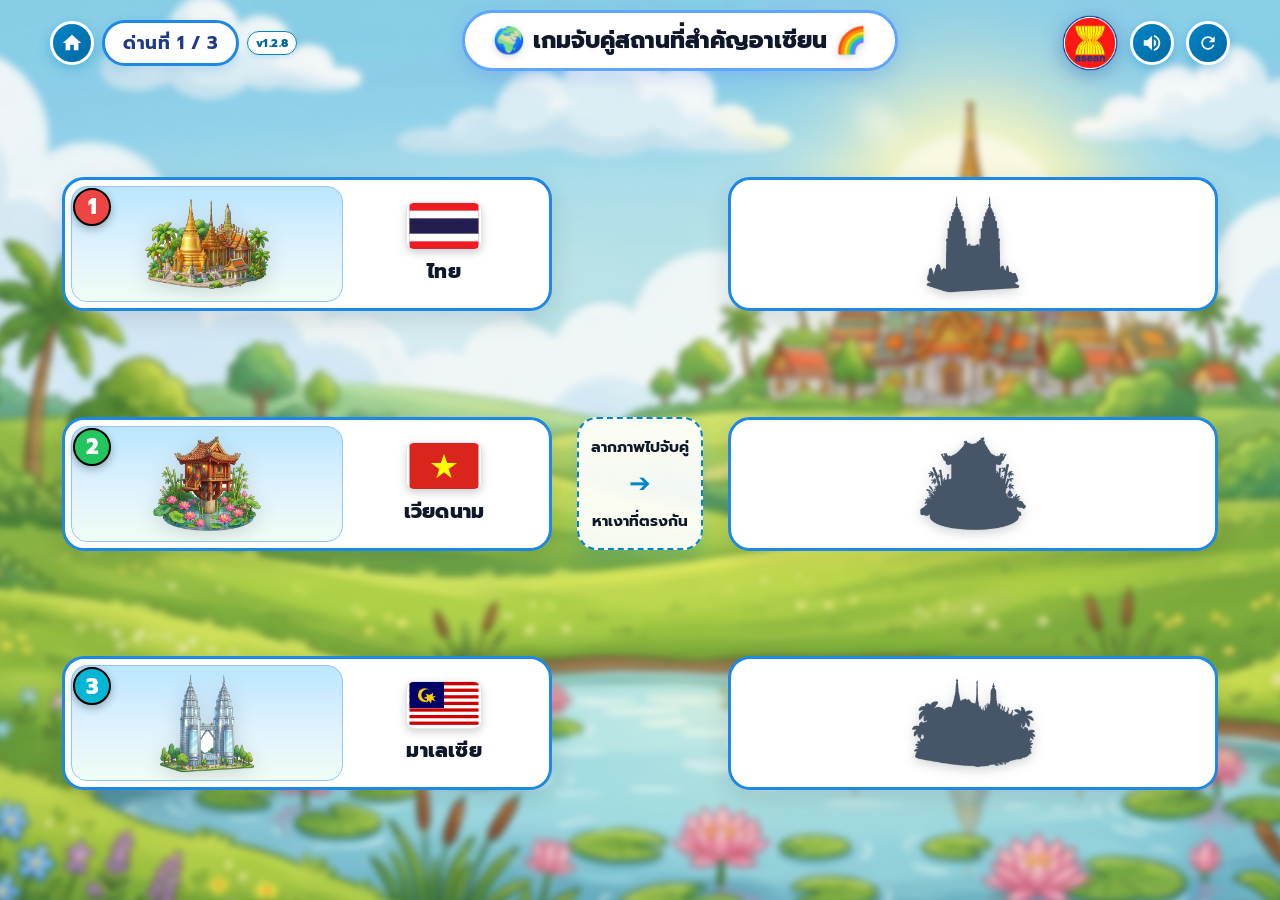
==== asean-landmarks.html @ 7121b5bf "feat(game): add Event Sequencing game (5 stories, 25 cards) with custom frame & background v1.2.8" ====
<!DOCTYPE html>
<html lang="th">
<head>
  <meta charset="UTF-8">
  <meta name="viewport" content="width=device-width, initial-scale=1.0, maximum-scale=1.0, user-scalable=no">
  <meta http-equiv="Cache-Control" content="no-cache, no-store, must-revalidate">
  <meta http-equiv="Pragma" content="no-cache">
  <meta http-equiv="Expires" content="0">
  <title>เกมจับคู่สถานที่สำคัญอาเซียน สำหรับเด็กอนุบาล</title>
  <link rel="stylesheet" href="css/style.css?v=1.2.8">
  <link rel="preconnect" href="https://fonts.googleapis.com">
  <link rel="preconnect" href="https://fonts.gstatic.com" crossorigin>
  <link href="https://fonts.googleapis.com/css2?family=Prompt:wght@400;600;700;800&family=Mitr:wght@500;700&display=swap" rel="stylesheet">
</head>
<body>
  <div class="game-viewport">
    <!-- Blurred Background Landscape Layer -->
    <div class="game-bg-layer" aria-hidden="true"></div>
    
    <!-- Top Header -->
    <header class="game-header">
      <!-- Home & Level Counter Badge -->
      <div style="display: flex; align-items: center; gap: 8px;">
        <a href="index.html" class="action-btn" title="กลับหน้าเมนูหลัก" style="text-decoration: none;">
          <svg width="22" height="22" viewBox="0 0 24 24" fill="currentColor">
            <path d="M10 20v-6h4v6h5v-8h3L12 3 2 12h3v8z"/>
          </svg>
        </a>
        <div class="level-badge" id="levelBadge">
          <span id="levelBadgeText">ด่านที่ 1 / 3</span>
        </div>
        <span class="version-tag-pill">v1.2.8</span>
      </div>

      <!-- Title Pill -->
      <div class="game-title-container">
        <h1 class="game-title">
          <span class="emoji-icon">🌍</span>
          <span>เกมจับคู่สถานที่สำคัญอาเซียน</span>
          <span class="emoji-icon">🌈</span>
        </h1>
      </div>

      <!-- Right Action Badges -->
      <div class="header-actions">
        <!-- Official ASEAN Emblem Badge (Actual Uploaded Logo) -->
        <div class="asean-emblem" id="aseanEmblemBtn" title="สัญลักษณ์อาเซียน (ASEAN)">
          <img src="assets/icons/asean_logo.png" alt="สัญลักษณ์อาเซียน" class="asean-logo-img">
        </div>

        <!-- Music & Sound Toggle Button -->
        <button class="action-btn" id="audioToggleBtn" title="เปิด/ปิด เสียงดนตรี">
          <svg id="audioIcon" width="22" height="22" viewBox="0 0 24 24" fill="currentColor">
            <path d="M3 9v6h4l5 5V4L7 9H3zm13.5 3c0-1.77-1.02-3.29-2.5-4.03v8.05c1.48-.73 2.5-2.25 2.5-4.02zM14 3.23v2.06c2.89.86 5 3.54 5 6.71s-2.11 5.85-5 6.71v2.06c4.01-.91 7-4.49 7-8.77s-2.99-7.86-7-8.77z"/>
          </svg>
        </button>

        <!-- Shuffle / Reload Round Button -->
        <button class="action-btn" id="reloadRoundBtn" title="สุ่มภาพใหม่">
          <svg width="20" height="20" viewBox="0 0 24 24" fill="currentColor">
            <path d="M17.65 6.35C16.2 4.9 14.21 4 12 4c-4.42 0-7.99 3.58-7.99 8s3.57 8 7.99 8c3.73 0 6.84-2.55 7.73-6h-2.08c-.82 2.33-3.04 4-5.65 4-3.31 0-6-2.69-6-6s2.69-6 6-6c1.66 0 3.14.69 4.22 1.78L13 11h7V4l-2.35 2.35z"/>
          </svg>
        </button>
      </div>
    </header>

    <!-- Main Game Board (Matching Screen) -->
    <main class="game-board">
      
      <!-- Left Column: 3 Colored Landmark Cards -->
      <section class="cards-column left-column" id="leftCardsContainer" aria-label="ภาพสถานที่สำคัญสี">
        <!-- Rendered dynamically by JavaScript -->
      </section>

      <!-- Center Guide Divider -->
      <div class="center-guide-column">
        <div class="guide-pill">
          <span class="guide-text-top">ลากภาพไปจับคู่</span>
          <span class="guide-arrow">➔</span>
          <span class="guide-text-bottom">หาเงาที่ตรงกัน</span>
        </div>
      </div>

      <!-- Right Column: 3 Silhouette Shadow Cards -->
      <section class="cards-column right-column" id="rightCardsContainer" aria-label="ภาพเงาสถานที่สำคัญ">
        <!-- Rendered dynamically by JavaScript -->
      </section>

    </main>

  </div>

  <!-- Confetti Canvas for Victory Celebrations -->
  <canvas id="confetti-canvas"></canvas>

  <!-- Celebration Modal (เก่งมากและเปลี่ยนด่านต่อไป) -->
  <div class="celebration-overlay" id="celebrationOverlay">
    <div class="celebration-card">
      <div class="stars-row">
        <span class="star-pop">⭐</span>
        <span class="star-pop">⭐</span>
        <span class="star-pop">⭐</span>
      </div>

      <h2 class="celebration-title" id="celebrationTitle">เก่งมากเลยคนเก่ง! 🎉</h2>
      <p class="celebration-subtitle" id="celebrationSubtitle">จับคู่สถานที่สำคัญอาเซียนถูกต้องครบทั้ง 3 ภาพแล้ว</p>

      <div class="matched-summary-list" id="matchedSummaryList">
        <!-- Badges of the 3 matched countries in this round -->
      </div>

      <button class="btn-next-level" id="btnNextLevel">
        <span>เล่นด่านต่อไป</span>
        <span>➔</span>
      </button>

      <span class="auto-countdown-text" id="autoCountdownText">เปลี่ยนด่านถัดไปอัตโนมัติใน 4 วินาที...</span>
    </div>
  </div>

  <!-- ASEAN Countries Info Modal (Opened by clicking ASEAN Logo) -->
  <div class="asean-modal-overlay" id="aseanModalOverlay" aria-hidden="true" role="dialog" aria-modal="true">
    <div class="asean-modal-card">
      <button class="modal-close-btn" id="modalCloseBtn" aria-label="ปิดหน้าต่าง">✕</button>
      
      <div class="asean-modal-header">
        <div class="modal-logo-wrap">
          <img src="assets/icons/asean_logo.png" alt="ตราสัญลักษณ์อาเซียน" class="modal-logo-img">
        </div>
        <div class="modal-header-text">
          <h2 class="modal-title">ประเทศสมาชิกอาเซียน (11 ประเทศ)</h2>
          <p class="modal-subtitle">รายชื่อ ธงชาติ และสถานที่สำคัญของสมาชิกสมาคมประชาชาติแห่งเอเชียตะวันออกเฉียงใต้</p>
        </div>
      </div>

      <!-- 11 Countries Grid -->
      <div class="asean-countries-grid" id="aseanCountriesGrid">
        <!-- Injected via JavaScript from ASEAN_LANDMARKS -->
      </div>

      <div class="asean-modal-footer">
        <button class="btn-close-modal" id="modalFooterCloseBtn">ปิดหน้าต่าง</button>
      </div>
    </div>
  </div>

  <!-- Scripts -->
  <script src="js/landmarks-data.js?v=1.2.8"></script>
  <script src="js/audio.js?v=1.2.8"></script>
  <script src="js/game.js?v=1.2.8"></script>
</body>
</html>
---- css/style.css ----
/* 
 * CSS Styling for ASEAN Landmark Matching Game
 * Tailored for Kindergarten with vibrant colors, rounded friendly shapes, 
 * clear visual hierarchy, and tactile feedback.
 */

@import url('https://fonts.googleapis.com/css2?family=Prompt:wght@400;600;700;800&family=Mitr:wght@500;700&display=swap');

:root {
  --primary-blue: #1e88e5;
  --primary-blue-dark: #1565c0;
  --primary-blue-light: #e3f2fd;
  --accent-gold: #f59e0b;
  --accent-green: #22c55e;
  --card-border: #1e88e5;
  --card-border-width: 3.5px;
  --card-radius: 22px;
  --shadow-soft: 0 8px 24px rgba(15, 23, 42, 0.12);
  --shadow-hover: 0 12px 30px rgba(30, 136, 229, 0.25);
  --font-main: 'Prompt', 'Mitr', 'Sukhumvit Set', 'Thonburi', sans-serif;
}

* {
  box-sizing: border-box;
  margin: 0;
  padding: 0;
  user-select: none;
  -webkit-user-select: none;
  -webkit-touch-callout: none;
  -webkit-user-drag: none;
  -webkit-tap-highlight-color: transparent;
}

html, body {
  width: 100%;
  height: 100%;
  height: 100vh;
  height: 100dvh;
  position: fixed;
  inset: 0;
  overflow: hidden;
  overscroll-behavior: none;
  touch-action: none;
  -webkit-touch-callout: none;
  font-family: var(--font-main);
  background-color: #7dd3fc;
  background-image: url('../assets/images/bg.jpg?v=2');
  background-size: cover;
  background-position: center bottom;
  background-repeat: no-repeat;
}

/* App Main Container with Blurred Background for Prominent Foreground - 100% Fixed Screen */
.game-viewport {
  position: fixed;
  inset: 0;
  width: 100vw;
  height: 100%;
  height: 100vh;
  height: 100dvh;
  max-height: 100dvh;
  display: flex;
  flex-direction: column;
  justify-content: space-between;
  align-items: center;
  padding: clamp(6px, 1.5vh, 12px) clamp(10px, 2vw, 24px);
  overflow: hidden;
  overscroll-behavior: none;
  background-color: transparent;
  box-sizing: border-box;
  touch-action: none;
}

/* Blurred background layer so game question cards pop out prominently */
.game-bg-layer,
.game-viewport::before {
  content: '';
  position: absolute;
  inset: -16px;
  background-image: url('../assets/images/bg.jpg?v=2');
  background-size: cover;
  background-position: center bottom;
  background-repeat: no-repeat;
  filter: blur(3.5px) brightness(0.98);
  transform: scale(1.03);
  z-index: 0;
  pointer-events: none;
}

/* Top Decorative Header */
.game-header {
  width: 100%;
  max-width: 1180px;
  display: flex;
  align-items: center;
  justify-content: space-between;
  z-index: 10;
  margin-bottom: 6px;
}

/* Round / Level Indicator Pill */
.level-badge {
  background: #ffffff;
  border: 3px solid var(--primary-blue);
  border-radius: 30px;
  padding: 6px 18px;
  font-size: 1.15rem;
  font-weight: 700;
  color: #1e3a8a;
  box-shadow: 0 4px 12px rgba(30, 136, 229, 0.2);
  display: flex;
  align-items: center;
  gap: 6px;
  letter-spacing: 0.5px;
}

/* Title Pill Container */
.game-title-container {
  background: #ffffff;
  border: 3.5px solid #60a5fa;
  border-radius: 40px;
  padding: 8px 28px;
  box-shadow: 0 6px 20px rgba(37, 99, 235, 0.18), inset 0 2px 4px #ffffff;
  display: flex;
  align-items: center;
  gap: 10px;
  transform: translateY(-2px);
}

.game-title {
  font-size: 1.45rem;
  font-weight: 800;
  color: #0f172a;
  display: flex;
  align-items: center;
  gap: 8px;
  text-shadow: 0 1px 2px rgba(0, 0, 0, 0.05);
}

.game-title .emoji-icon {
  font-size: 1.6rem;
  filter: drop-shadow(0 2px 4px rgba(0, 0, 0, 0.15));
}

/* Header Right Buttons */
.header-actions {
  display: flex;
  align-items: center;
  gap: 12px;
}

/* ASEAN Circular Emblem (Authentic Logo) */
.asean-emblem {
  width: 56px;
  height: 56px;
  border-radius: 50%;
  display: flex;
  align-items: center;
  justify-content: center;
  transition: transform 0.25s cubic-bezier(0.34, 1.56, 0.64, 1);
  cursor: pointer;
  background: transparent;
  filter: drop-shadow(0 4px 10px rgba(0, 51, 153, 0.35));
}

.asean-emblem:hover {
  transform: scale(1.12) rotate(4deg);
}

.asean-logo-img {
  width: 100%;
  height: 100%;
  object-fit: contain;
  display: block;
}

.asean-emblem svg {
  width: 100%;
  height: 100%;
}

/* Audio, Home, Refresh & Common Action Buttons (Unified Project-wide) */
.action-btn {
  width: 44px;
  height: 44px;
  min-width: 44px;
  min-height: 44px;
  border-radius: 50%;
  border: 3px solid #ffffff;
  background: linear-gradient(135deg, #0284c7, #0369a1);
  color: #ffffff;
  display: inline-flex;
  align-items: center;
  justify-content: center;
  box-shadow: 0 4px 12px rgba(2, 132, 199, 0.35);
  cursor: pointer;
  outline: none;
  transition: all 0.2s cubic-bezier(0.34, 1.56, 0.64, 1);
  text-decoration: none;
  flex-shrink: 0;
  box-sizing: border-box;
  touch-action: manipulation;
  -webkit-tap-highlight-color: transparent;
}

.action-btn:hover {
  transform: scale(1.12);
  box-shadow: 0 6px 16px rgba(2, 132, 199, 0.45);
}

.action-btn:active {
  transform: scale(0.92);
}

.action-btn.active {
  background: linear-gradient(135deg, #0284c7, #0369a1);
  color: #ffffff;
  border-color: #ffffff;
}

.action-btn svg {
  display: block;
  fill: currentColor;
  pointer-events: none;
}

/* Version Indicator Pill (Project-wide +1 Tracking) */
.version-tag-pill {
  display: inline-flex;
  align-items: center;
  justify-content: center;
  padding: 2px 8px;
  background: rgba(255, 255, 255, 0.95);
  border: 1.5px solid #0284c7;
  border-radius: 999px;
  font-size: 0.72rem;
  font-weight: 800;
  color: #0369a1;
  box-shadow: 0 2px 6px rgba(2, 132, 199, 0.18);
  white-space: nowrap;
  letter-spacing: 0.4px;
  pointer-events: none;
  user-select: none;
  flex-shrink: 0;
}

/* Main Playing Board: 3-column layout matching the mockup */
.game-board {
  flex: 1;
  width: 100%;
  max-width: 1240px;
  display: grid;
  grid-template-columns: minmax(360px, 490px) 140px minmax(360px, 490px);
  gap: 18px;
  align-items: center;
  justify-content: center;
  padding: 8px 0;
  z-index: 5;
  touch-action: none;
}

/* Columns for 3 cards */
.cards-column {
  display: flex;
  flex-direction: column;
  gap: 16px;
  height: 100%;
  justify-content: space-evenly;
}

/* Center Guide Container */
.center-guide-column {
  display: flex;
  flex-direction: column;
  align-items: center;
  justify-content: center;
}

.guide-pill {
  background: rgba(255, 255, 255, 0.92);
  border: 2.5px dashed #0284c7;
  border-radius: 20px;
  padding: 18px 12px;
  text-align: center;
  box-shadow: 0 8px 20px rgba(2, 132, 199, 0.15);
  backdrop-filter: blur(4px);
  display: flex;
  flex-direction: column;
  align-items: center;
  gap: 8px;
  animation: floatGuide 3.5s ease-in-out infinite alternate;
}

@keyframes floatGuide {
  0% { transform: translateY(0); }
  100% { transform: translateY(-5px); }
}

.guide-text-top, .guide-text-bottom {
  font-size: 0.95rem;
  font-weight: 700;
  color: #0f172a;
  line-height: 1.25;
}

.guide-arrow {
  font-size: 1.6rem;
  color: #0284c7;
  animation: arrowPulse 1.4s ease-in-out infinite;
  display: inline-block;
}

@keyframes arrowPulse {
  0%, 100% { transform: translateX(0); opacity: 0.85; }
  50% { transform: translateX(6px); opacity: 1; }
}

/* Generic Card Styles */
.game-card {
  position: relative;
  height: clamp(74px, 16.5vh, 134px);
  background: #ffffff;
  border: var(--card-border-width) solid var(--card-border);
  border-radius: var(--card-radius);
  box-shadow: var(--shadow-soft);
  display: flex;
  align-items: center;
  overflow: hidden;
  transition: transform 0.22s cubic-bezier(0.34, 1.56, 0.64, 1), box-shadow 0.22s ease, border-color 0.22s ease;
  touch-action: none;
  -webkit-touch-callout: none;
  -webkit-user-drag: none;
  user-select: none;
  -webkit-user-select: none;
}

/* Left Cards (Draggable Clue Cards) */
.clue-card {
  cursor: grab;
  cursor: -webkit-grab;
  padding: 6px 12px 6px 6px;
  gap: 12px;
  touch-action: none;
  -webkit-touch-callout: none;
  -webkit-user-drag: none;
}

.clue-card:hover {
  transform: translateY(-3px) scale(1.015);
  box-shadow: var(--shadow-hover);
}

.clue-card:active {
  cursor: grabbing;
  cursor: -webkit-grabbing;
}

/* Number Badges (1 = Red, 2 = Lime Green, 3 = Sky Blue) */
.card-number-badge {
  position: absolute;
  top: 8px;
  left: 8px;
  width: 38px;
  height: 38px;
  border-radius: 50%;
  border: 2.5px solid #000000;
  color: #ffffff;
  font-size: 1.35rem;
  font-weight: 800;
  display: flex;
  align-items: center;
  justify-content: center;
  z-index: 10;
  box-shadow: 0 3px 8px rgba(0, 0, 0, 0.3);
}

.badge-1 {
  background: #ef4444;
}

.badge-2 {
  background: #22c55e;
}

.badge-3 {
  background: #06b6d4;
}

/* Card Visual Sections */
.clue-visual {
  flex: 1.4;
  height: 100%;
  border-radius: 16px;
  overflow: hidden;
  background: linear-gradient(180deg, #bae6fd 0%, #e0f2fe 55%, #f0fdf4 100%);
  display: flex;
  align-items: center;
  justify-content: center;
  border: 1.5px solid #93c5fd;
  position: relative;
  padding: 4px;
}

.landmark-photo-wrapper {
  width: 100%;
  height: 100%;
  display: flex;
  align-items: center;
  justify-content: center;
}

.landmark-realistic-img {
  width: 100%;
  height: 100%;
  max-height: 128px;
  object-fit: contain;
  filter: drop-shadow(0 4px 10px rgba(15, 23, 42, 0.15));
  transition: transform 0.25s ease;
  pointer-events: none;
}

.clue-card:hover .landmark-realistic-img {
  transform: scale(1.04);
}

.clue-info {
  flex: 0.95;
  display: flex;
  flex-direction: column;
  align-items: center;
  justify-content: center;
  text-align: center;
  gap: 6px;
  padding-right: 4px;
}

.country-flag-box {
  width: 76px;
  height: 48px;
  border-radius: 8px;
  overflow: hidden;
  box-shadow: 0 3px 8px rgba(0, 0, 0, 0.18);
  border: 1.5px solid #e2e8f0;
  background: #ffffff;
}

.country-flag-box svg {
  width: 100%;
  height: 100%;
  display: block;
}

.country-name-th {
  font-size: 1.25rem;
  font-weight: 800;
  color: #0f172a;
  letter-spacing: 0.2px;
}

.landmark-name-th {
  font-size: 0.76rem;
  font-weight: 600;
  color: #475569;
  line-height: 1.1;
  max-width: 140px;
  display: none; /* Can reveal on match or responsive */
}

/* Matched Clue Card State */
.clue-card.is-matched {
  opacity: 0.65;
  cursor: default;
  pointer-events: none;
  border-color: #86efac;
  filter: grayscale(15%);
}

.clue-card.is-matched::after {
  content: '✓ เรียบร้อย';
  position: absolute;
  top: 10px;
  right: 12px;
  background: #22c55e;
  color: #ffffff;
  font-size: 0.85rem;
  font-weight: 700;
  padding: 3px 10px;
  border-radius: 20px;
  box-shadow: 0 2px 6px rgba(34, 197, 94, 0.4);
}

/* Selected state for tap-to-match */
.clue-card.is-selected {
  transform: translateY(-4px) scale(1.03);
  border-color: #f59e0b;
  box-shadow: 0 0 0 4px #fde68a, 0 12px 28px rgba(245, 158, 11, 0.35);
  animation: cardWiggle 0.6s ease-in-out infinite alternate;
}

@keyframes cardWiggle {
  0% { transform: translateY(-4px) scale(1.03) rotate(-0.8deg); }
  100% { transform: translateY(-4px) scale(1.03) rotate(0.8deg); }
}

/* Right Cards (Silhouette / Shadow Target Cards) */
.silhouette-card {
  padding: 8px 12px;
  justify-content: center;
  position: relative;
  background: #ffffff;
  touch-action: none;
  -webkit-touch-callout: none;
  -webkit-user-drag: none;
  cursor: pointer;
}

.silhouette-card .silhouette-inner {
  width: 100%;
  height: 100%;
  display: flex;
  align-items: center;
  justify-content: center;
  transition: all 0.35s ease;
  padding: 4px;
}

.silhouette-card .silhouette-inner svg,
.landmark-silhouette-img {
  width: 100%;
  height: 100%;
  max-height: 126px;
  object-fit: contain;
  filter: drop-shadow(0 3px 6px rgba(15, 23, 42, 0.2));
  transition: transform 0.25s ease;
  pointer-events: none;
}

.silhouette-card.drag-hover .landmark-silhouette-img {
  transform: scale(1.06);
}

/* Pure silhouette uniform dark charcoal styling */
.landmark-silhouette-svg .silhouette-shapes [fill="none"] {
  fill: none !important;
  stroke: #475569 !important;
}

.landmark-silhouette-svg .silhouette-shapes line {
  stroke: #475569 !important;
}

.landmark-silhouette-svg .silhouette-shapes *:not([fill="none"]):not(line) {
  fill: #475569 !important;
  stroke: #475569 !important;
}

/* Hover over silhouette card during drag */
.silhouette-card.drag-hover {
  transform: scale(1.04);
  border-color: #3b82f6;
  box-shadow: 0 0 0 5px #93c5fd, 0 14px 32px rgba(59, 130, 246, 0.35);
}

/* Matched Silhouette Card: Transforms to Full Vibrant Color! */
.silhouette-card.is-matched {
  border-color: #22c55e;
  border-width: 4px;
  box-shadow: 0 0 0 4px #bbf7d0, 0 8px 24px rgba(34, 197, 94, 0.25);
  padding: 6px 12px 6px 6px;
  gap: 12px;
}

.silhouette-card.is-matched .silhouette-inner {
  display: none;
}

.silhouette-card.is-matched .matched-content {
  display: flex;
  width: 100%;
  height: 100%;
  align-items: center;
  gap: 12px;
  animation: revealPop 0.5s cubic-bezier(0.34, 1.56, 0.64, 1) forwards;
}

@keyframes revealPop {
  0% { transform: scale(0.8); opacity: 0; }
  60% { transform: scale(1.06); }
  100% { transform: scale(1); opacity: 1; }
}

/* Sparkle Star Burst Effect */
.sparkle-particle {
  position: absolute;
  pointer-events: none;
  font-size: 1.8rem;
  z-index: 100;
  animation: flySparkle 0.75s ease-out forwards;
}

@keyframes flySparkle {
  0% {
    transform: translate(0, 0) scale(0.3) rotate(0deg);
    opacity: 1;
  }
  100% {
    transform: translate(var(--dx), var(--dy)) scale(1.4) rotate(180deg);
    opacity: 0;
  }
}

/* Floating Drag Ghost (Follows finger/mouse smoothly) */
.drag-ghost {
  position: fixed;
  pointer-events: none;
  z-index: 9999;
  width: 280px;
  height: 110px;
  background: #ffffff;
  border: 3.5px solid var(--primary-blue);
  border-radius: var(--card-radius);
  box-shadow: 0 16px 40px rgba(0, 0, 0, 0.28);
  display: flex;
  align-items: center;
  padding: 6px 12px;
  gap: 10px;
  transform: translate(-50%, -50%) rotate(4deg) scale(1.06);
  opacity: 0.95;
  transition: transform 0.08s ease-out;
}

/* Celebration Modal (เก่งมาก! และเปลี่ยนเป็นเกมส์หน้าถัดไป) */
.celebration-overlay {
  position: fixed;
  inset: 0;
  background: rgba(15, 23, 42, 0.6);
  backdrop-filter: blur(6px);
  display: flex;
  align-items: center;
  justify-content: center;
  z-index: 5000;
  opacity: 0;
  visibility: hidden;
  transition: opacity 0.35s ease, visibility 0.35s ease;
}

.celebration-overlay.active {
  opacity: 1;
  visibility: visible;
}

.celebration-card {
  width: 90%;
  max-width: 520px;
  background: #ffffff;
  border-radius: 36px;
  border: 5px solid #60a5fa;
  box-shadow: 0 25px 60px rgba(0, 0, 0, 0.3);
  padding: 32px 28px;
  text-align: center;
  display: flex;
  flex-direction: column;
  align-items: center;
  gap: 16px;
  transform: scale(0.7) translateY(40px);
  transition: transform 0.45s cubic-bezier(0.34, 1.56, 0.64, 1);
  position: relative;
  overflow: hidden;
}

.celebration-overlay.active .celebration-card {
  transform: scale(1) translateY(0);
}

/* Confetti Canvas */
#confetti-canvas {
  position: fixed;
  top: 0;
  left: 0;
  width: 100%;
  height: 100%;
  pointer-events: none;
  z-index: 5010;
}

.stars-row {
  display: flex;
  justify-content: center;
  gap: 16px;
  margin-top: -6px;
}

.star-pop {
  font-size: 3.2rem;
  color: #fbbf24;
  filter: drop-shadow(0 4px 10px rgba(251, 191, 36, 0.6));
  animation: starBounce 0.6s cubic-bezier(0.34, 1.56, 0.64, 1) both;
}

.star-pop:nth-child(1) { animation-delay: 0.15s; }
.star-pop:nth-child(2) { animation-delay: 0.3s; font-size: 3.8rem; transform: translateY(-8px); }
.star-pop:nth-child(3) { animation-delay: 0.45s; }

@keyframes starBounce {
  0% { transform: scale(0) rotate(-45deg); opacity: 0; }
  70% { transform: scale(1.25) rotate(15deg); }
  100% { transform: scale(1) rotate(0deg); opacity: 1; }
}

.celebration-title {
  font-size: 2.1rem;
  font-weight: 800;
  color: #0f172a;
  letter-spacing: -0.5px;
}

.celebration-subtitle {
  font-size: 1.15rem;
  font-weight: 600;
  color: #475569;
  line-height: 1.4;
}

/* Round Countries Mini Badges */
.matched-summary-list {
  display: flex;
  gap: 10px;
  justify-content: center;
  flex-wrap: wrap;
  margin: 4px 0 8px 0;
}

.matched-summary-chip {
  background: #f0fdf4;
  border: 2px solid #86efac;
  border-radius: 20px;
  padding: 6px 14px;
  display: flex;
  align-items: center;
  gap: 6px;
  font-size: 0.95rem;
  font-weight: 700;
  color: #166534;
}

/* Next Level Action Button */
.btn-next-level {
  background: linear-gradient(135deg, #22c55e, #16a34a);
  color: #ffffff;
  border: none;
  border-radius: 40px;
  padding: 14px 40px;
  font-size: 1.35rem;
  font-weight: 800;
  font-family: var(--font-main);
  box-shadow: 0 8px 24px rgba(34, 197, 94, 0.45);
  cursor: pointer;
  display: flex;
  align-items: center;
  gap: 10px;
  transition: all 0.22s cubic-bezier(0.34, 1.56, 0.64, 1);
  outline: none;
}

.btn-next-level:hover {
  transform: scale(1.07);
  box-shadow: 0 12px 30px rgba(34, 197, 94, 0.6);
}

.btn-next-level:active {
  transform: scale(0.95);
}

.auto-countdown-text {
  font-size: 0.88rem;
  color: #64748b;
  font-weight: 600;
}

/* Responsive adjustments for iPad, Tablets & Mobile */
@media (max-width: 1024px) {
  .game-board {
    grid-template-columns: minmax(300px, 420px) 110px minmax(300px, 420px);
    gap: 12px;
  }
  .game-card {
    height: 124px;
  }
  .country-name-th {
    font-size: 1.1rem;
  }
  .country-flag-box {
    width: 65px;
    height: 42px;
  }
}

@media (max-width: 820px) {
  .game-viewport {
    padding: 8px 12px;
  }
  .game-header {
    margin-bottom: 2px;
  }
  .game-title {
    font-size: 1.15rem;
  }
  .game-board {
    grid-template-columns: 1fr 80px 1fr;
    gap: 8px;
  }
  .game-card {
    height: 112px;
    border-radius: 16px;
  }
  .card-number-badge {
    width: 32px;
    height: 32px;
    font-size: 1.1rem;
  }
  .guide-pill {
    padding: 10px 6px;
  }
  .guide-text-top, .guide-text-bottom {
    font-size: 0.78rem;
  }
}

@media (max-height: 600px) {
  .game-viewport {
    padding: 4px 12px;
  }
  .game-card {
    height: 100px;
  }
  .game-board {
    gap: 6px;
  }
}

/* ============================================================
   ASEAN Countries Info Modal (30% Transparent Glassmorphism)
   ============================================================ */

.asean-modal-overlay {
  position: fixed;
  inset: 0;
  background: rgba(15, 23, 42, 0.30); /* 30% darkness transparent overlay */
  backdrop-filter: blur(6px);
  -webkit-backdrop-filter: blur(6px);
  display: flex;
  align-items: center;
  justify-content: center;
  z-index: 6000;
  opacity: 0;
  visibility: hidden;
  transition: opacity 0.3s ease, visibility 0.3s ease;
  padding: 16px;
}

.asean-modal-overlay.active {
  opacity: 1;
  visibility: visible;
}

/* Modal Card with 30% Transparency (70% Opacity) + Frosted Glass */
.asean-modal-card {
  width: 95%;
  max-width: 920px;
  max-height: 90vh;
  background: rgba(255, 255, 255, 0.70); /* 30% transparent glass */
  backdrop-filter: blur(20px) saturate(180%);
  -webkit-backdrop-filter: blur(20px) saturate(180%);
  border: 3.5px solid rgba(255, 255, 255, 0.85);
  border-radius: 32px;
  box-shadow: 0 25px 60px rgba(0, 51, 153, 0.22), 0 0 0 1px rgba(96, 165, 250, 0.25);
  padding: 24px 30px;
  display: flex;
  flex-direction: column;
  gap: 14px;
  position: relative;
  overflow: hidden;
  transform: scale(0.92) translateY(24px);
  transition: transform 0.35s cubic-bezier(0.34, 1.56, 0.64, 1);
}

.asean-modal-overlay.active .asean-modal-card {
  transform: scale(1) translateY(0);
}

/* Modal Close Button (Top-Right) */
.modal-close-btn {
  position: absolute;
  top: 18px;
  right: 20px;
  width: 38px;
  height: 38px;
  border-radius: 50%;
  border: 2px solid #cbd5e1;
  background: rgba(255, 255, 255, 0.85);
  color: #475569;
  font-size: 1.15rem;
  font-weight: 800;
  cursor: pointer;
  display: flex;
  align-items: center;
  justify-content: center;
  transition: all 0.2s ease;
  outline: none;
  z-index: 10;
}

.modal-close-btn:hover {
  background: #ef4444;
  color: #ffffff;
  border-color: #ef4444;
  transform: scale(1.1) rotate(90deg);
}

/* Modal Header */
.asean-modal-header {
  display: flex;
  align-items: center;
  gap: 16px;
  padding-right: 40px;
}

.modal-logo-wrap {
  width: 58px;
  height: 58px;
  flex-shrink: 0;
  filter: drop-shadow(0 4px 8px rgba(0, 51, 153, 0.25));
}

.modal-logo-img {
  width: 100%;
  height: 100%;
  object-fit: contain;
}

.modal-header-text {
  display: flex;
  flex-direction: column;
  gap: 2px;
}

.modal-title {
  font-size: 1.45rem;
  font-weight: 800;
  color: #0f172a;
  letter-spacing: -0.3px;
}

.modal-subtitle {
  font-size: 0.92rem;
  font-weight: 600;
  color: #334155;
}

/* 11 Countries Grid */
.asean-countries-grid {
  display: grid;
  grid-template-columns: repeat(auto-fill, minmax(240px, 1fr));
  gap: 12px;
  overflow-y: auto;
  max-height: 52vh;
  padding: 6px 4px 10px 4px;
}

/* Custom Scrollbar */
.asean-countries-grid::-webkit-scrollbar {
  width: 7px;
}

.asean-countries-grid::-webkit-scrollbar-track {
  background: rgba(226, 232, 240, 0.5);
  border-radius: 10px;
}

.asean-countries-grid::-webkit-scrollbar-thumb {
  background: #93c5fd;
  border-radius: 10px;
}

.asean-countries-grid::-webkit-scrollbar-thumb:hover {
  background: #3b82f6;
}

/* Individual Country Item Card */
.country-info-card {
  background: rgba(255, 255, 255, 0.85);
  border: 2px solid #bfdbfe;
  border-radius: 18px;
  padding: 10px 14px;
  display: flex;
  align-items: center;
  gap: 12px;
  box-shadow: 0 4px 12px rgba(30, 58, 138, 0.08);
  transition: all 0.22s cubic-bezier(0.34, 1.56, 0.64, 1);
  position: relative;
}

.country-info-card:hover {
  transform: translateY(-2px) scale(1.02);
  background: #ffffff;
  border-color: #3b82f6;
  box-shadow: 0 8px 20px rgba(37, 99, 235, 0.18);
}

.country-card-num {
  position: absolute;
  top: -6px;
  left: -6px;
  width: 22px;
  height: 22px;
  border-radius: 50%;
  background: #1e88e5;
  color: #ffffff;
  font-size: 0.72rem;
  font-weight: 800;
  display: flex;
  align-items: center;
  justify-content: center;
  border: 1.5px solid #ffffff;
  box-shadow: 0 2px 4px rgba(0,0,0,0.2);
}

.country-card-flag {
  width: 58px;
  height: 38px;
  border-radius: 6px;
  overflow: hidden;
  box-shadow: 0 2px 6px rgba(0, 0, 0, 0.15);
  border: 1px solid #cbd5e1;
  flex-shrink: 0;
  background: #ffffff;
}

.country-card-flag svg {
  width: 100%;
  height: 100%;
  display: block;
}

.country-card-text {
  display: flex;
  flex-direction: column;
  gap: 2px;
  min-width: 0;
}

.country-card-name-th {
  font-size: 1.12rem;
  font-weight: 800;
  color: #0f172a;
  line-height: 1.2;
}

.country-card-name-en {
  font-size: 0.78rem;
  font-weight: 600;
  color: #64748b;
  line-height: 1.1;
}

.country-card-landmark {
  font-size: 0.75rem;
  font-weight: 600;
  color: #0284c7;
  white-space: nowrap;
  overflow: hidden;
  text-overflow: ellipsis;
  margin-top: 1px;
}

/* Modal Footer */
.asean-modal-footer {
  display: flex;
  justify-content: center;
  padding-top: 4px;
}

.btn-close-modal {
  background: linear-gradient(135deg, #0284c7, #0369a1);
  color: #ffffff;
  border: none;
  border-radius: 30px;
  padding: 10px 36px;
  font-size: 1.05rem;
  font-weight: 700;
  font-family: var(--font-main);
  box-shadow: 0 6px 16px rgba(2, 132, 199, 0.35);
  cursor: pointer;
  outline: none;
  transition: all 0.2s cubic-bezier(0.34, 1.56, 0.64, 1);
}

.btn-close-modal:hover {
  transform: scale(1.06);
  box-shadow: 0 8px 22px rgba(2, 132, 199, 0.5);
}

.btn-close-modal:active {
  transform: scale(0.95);
}
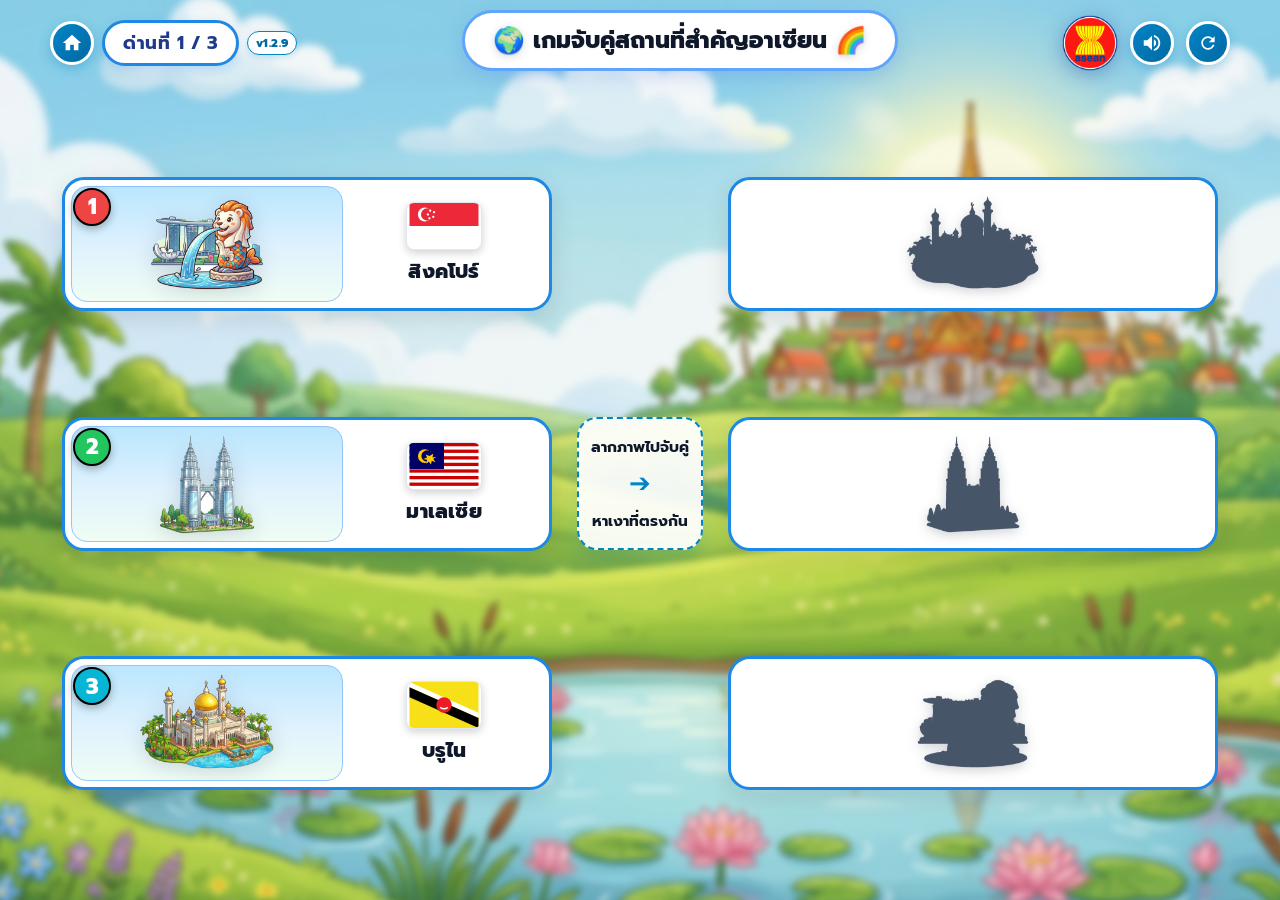
==== commit f3accdbc: "feat(game): add Thai Consonant Tracing game (ก - ฮ 44 ตัวอักษร) v1.2.9" ====
--- a/asean-landmarks.html
+++ b/asean-landmarks.html
@@ -29,7 +29,7 @@
         <div class="level-badge" id="levelBadge">
           <span id="levelBadgeText">ด่านที่ 1 / 3</span>
         </div>
-        <span class="version-tag-pill">v1.2.8</span>
+        <span class="version-tag-pill">v1.2.9</span>
       </div>
 
       <!-- Title Pill -->
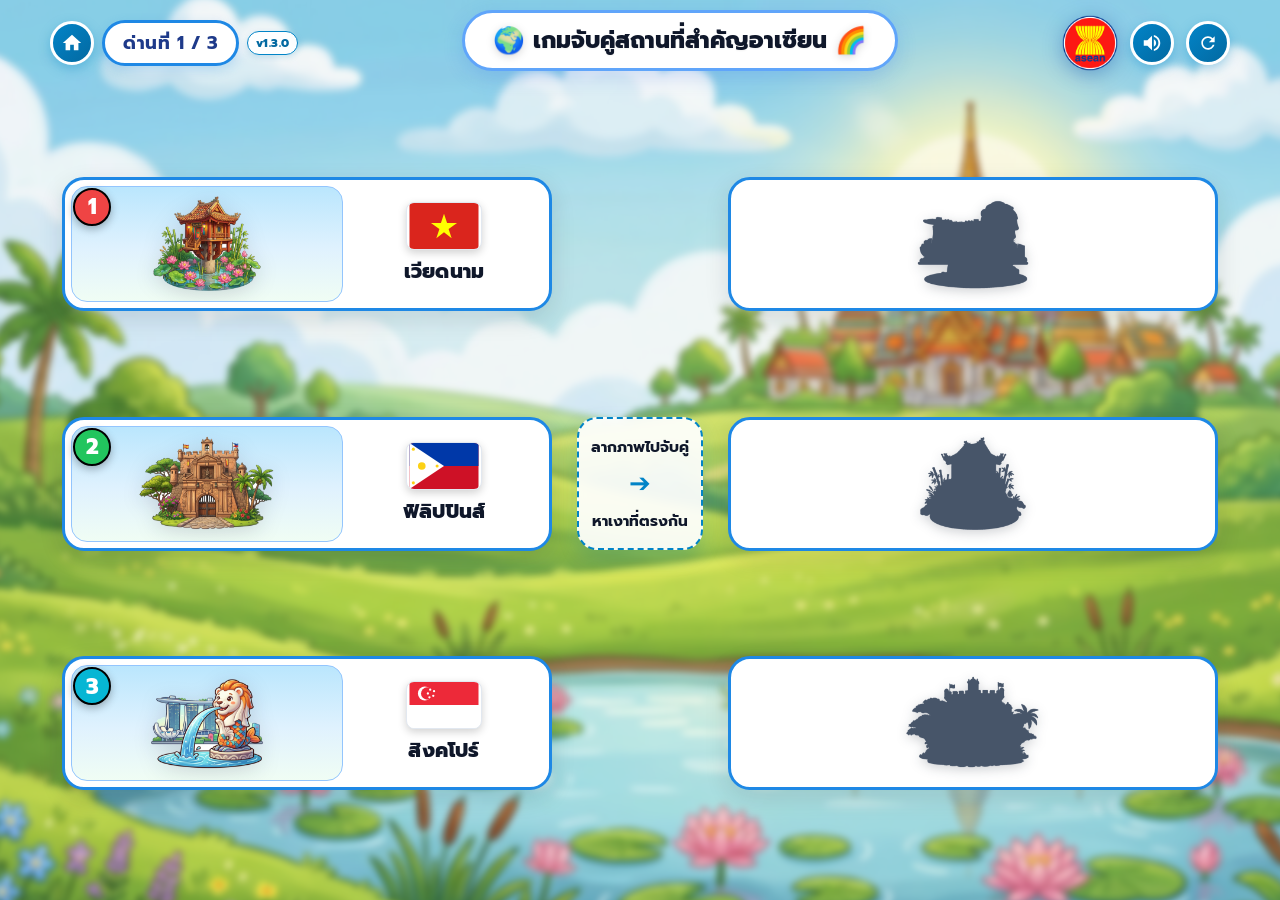
==== commit 37d5d63c: "fix(thai-tracing): auto-fit 100% viewport, use standard looped Thai font (Sarabun) and gray outline " ====
--- a/asean-landmarks.html
+++ b/asean-landmarks.html
@@ -29,7 +29,7 @@
         <div class="level-badge" id="levelBadge">
           <span id="levelBadgeText">ด่านที่ 1 / 3</span>
         </div>
-        <span class="version-tag-pill">v1.2.9</span>
+        <span class="version-tag-pill">v1.3.0</span>
       </div>
 
       <!-- Title Pill -->
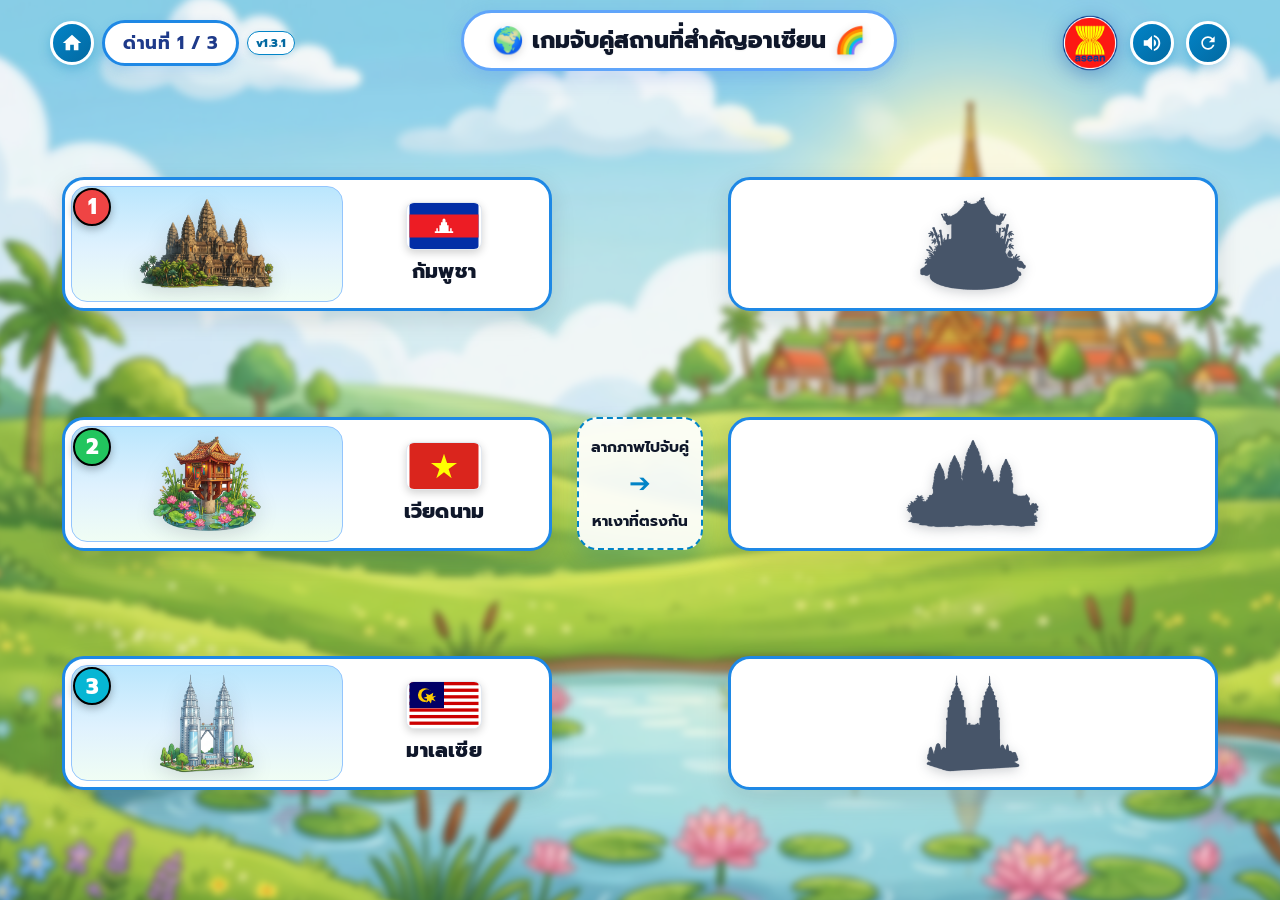
==== commit 2aab4cea: "fix(thai-tracing): enlarge template 1.5x, add all 44 mascots, remove demo/marker, improve validation" ====
--- a/asean-landmarks.html
+++ b/asean-landmarks.html
@@ -29,7 +29,7 @@
         <div class="level-badge" id="levelBadge">
           <span id="levelBadgeText">ด่านที่ 1 / 3</span>
         </div>
-        <span class="version-tag-pill">v1.3.0</span>
+        <span class="version-tag-pill">v1.3.1</span>
       </div>
 
       <!-- Title Pill -->
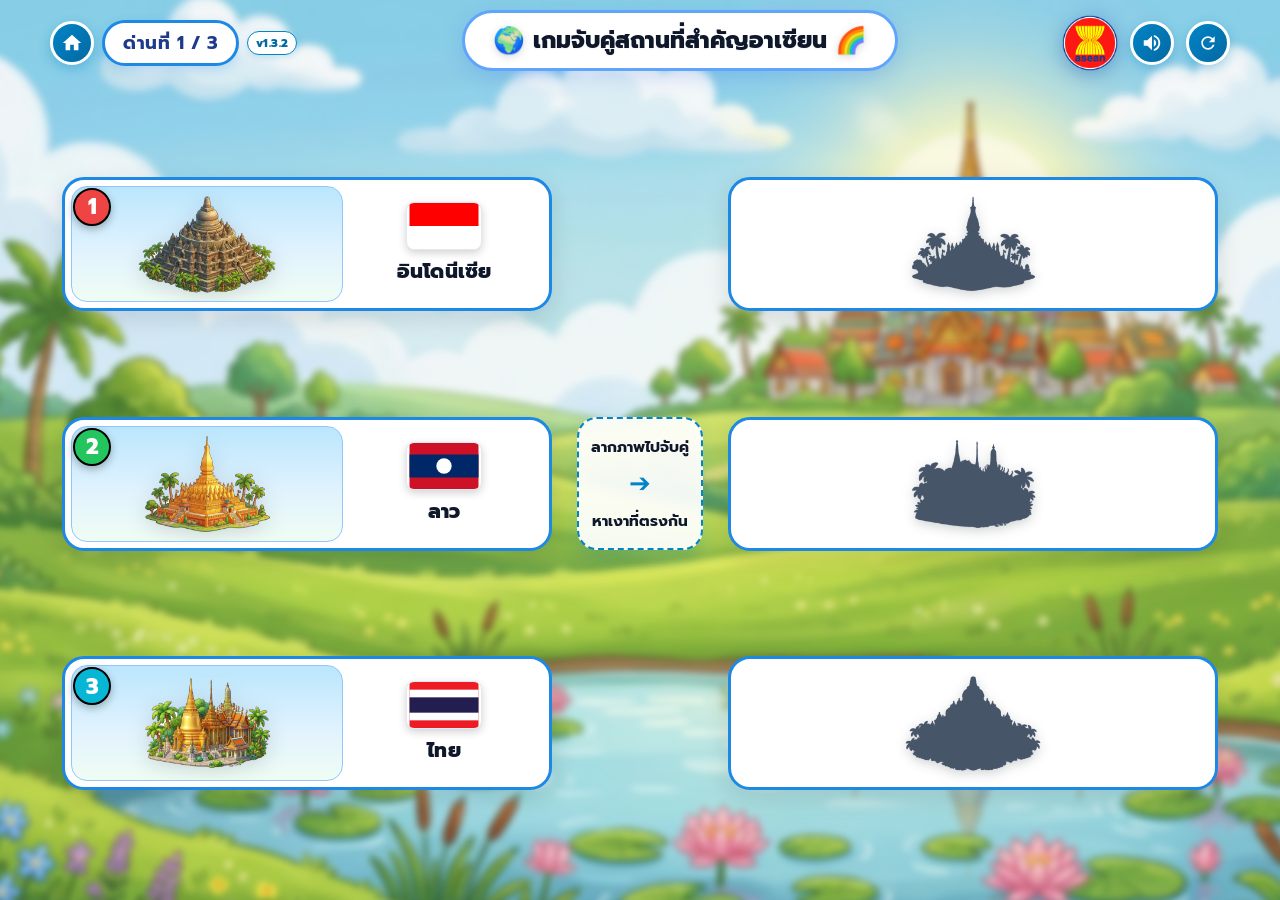
==== commit af2feb55: "feat(thai-tracing): auto-fit descender letters, full 3D cartoon illustrations, zero emojis v1.3.2" ====
--- a/asean-landmarks.html
+++ b/asean-landmarks.html
@@ -29,7 +29,7 @@
         <div class="level-badge" id="levelBadge">
           <span id="levelBadgeText">ด่านที่ 1 / 3</span>
         </div>
-        <span class="version-tag-pill">v1.3.1</span>
+        <span class="version-tag-pill">v1.3.2</span>
       </div>
 
       <!-- Title Pill -->
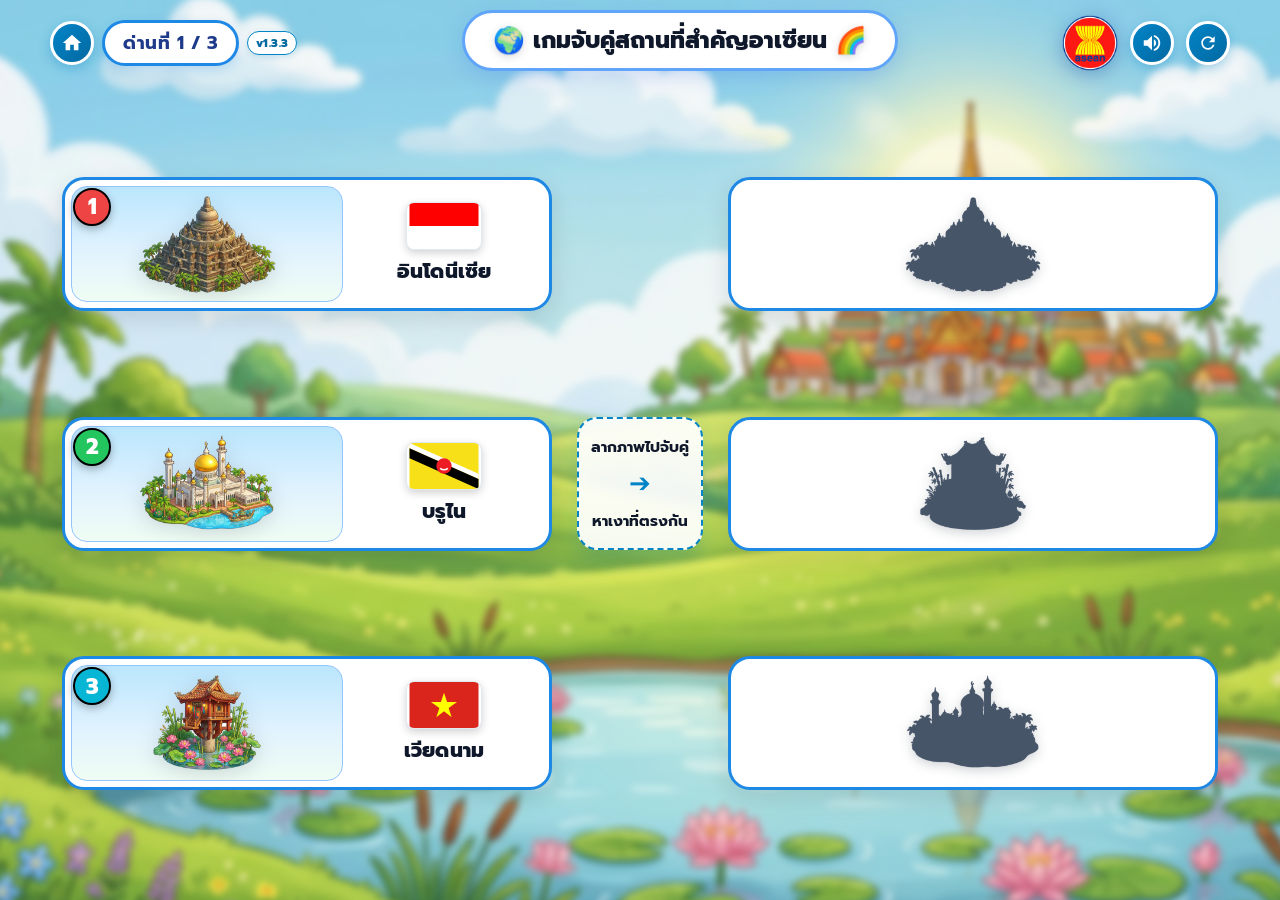
==== commit 0af9468d: "Unify 3D Pixar classroom illustrations across all 44 Thai consonants, fix descender fitting, remove " ====
--- a/asean-landmarks.html
+++ b/asean-landmarks.html
@@ -29,7 +29,7 @@
         <div class="level-badge" id="levelBadge">
           <span id="levelBadgeText">ด่านที่ 1 / 3</span>
         </div>
-        <span class="version-tag-pill">v1.3.2</span>
+        <span class="version-tag-pill">v1.3.3</span>
       </div>
 
       <!-- Title Pill -->
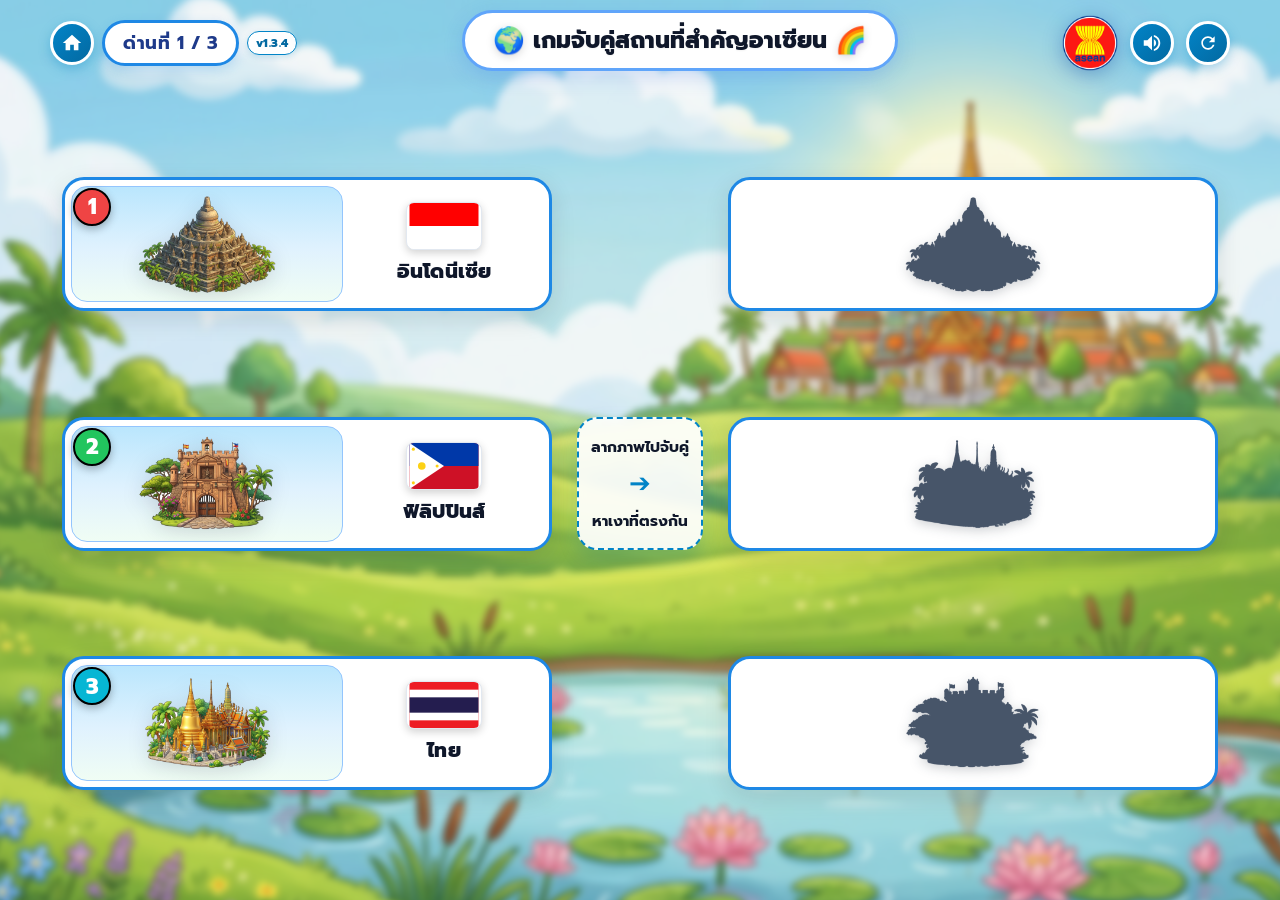
==== commit 8c0f53df: "Add vibrant colors to play buttons for Event Sequencing and Thai Tracing games, bump v1.3.4" ====
--- a/asean-landmarks.html
+++ b/asean-landmarks.html
@@ -29,7 +29,7 @@
         <div class="level-badge" id="levelBadge">
           <span id="levelBadgeText">ด่านที่ 1 / 3</span>
         </div>
-        <span class="version-tag-pill">v1.3.3</span>
+        <span class="version-tag-pill">v1.3.4</span>
       </div>
 
       <!-- Title Pill -->
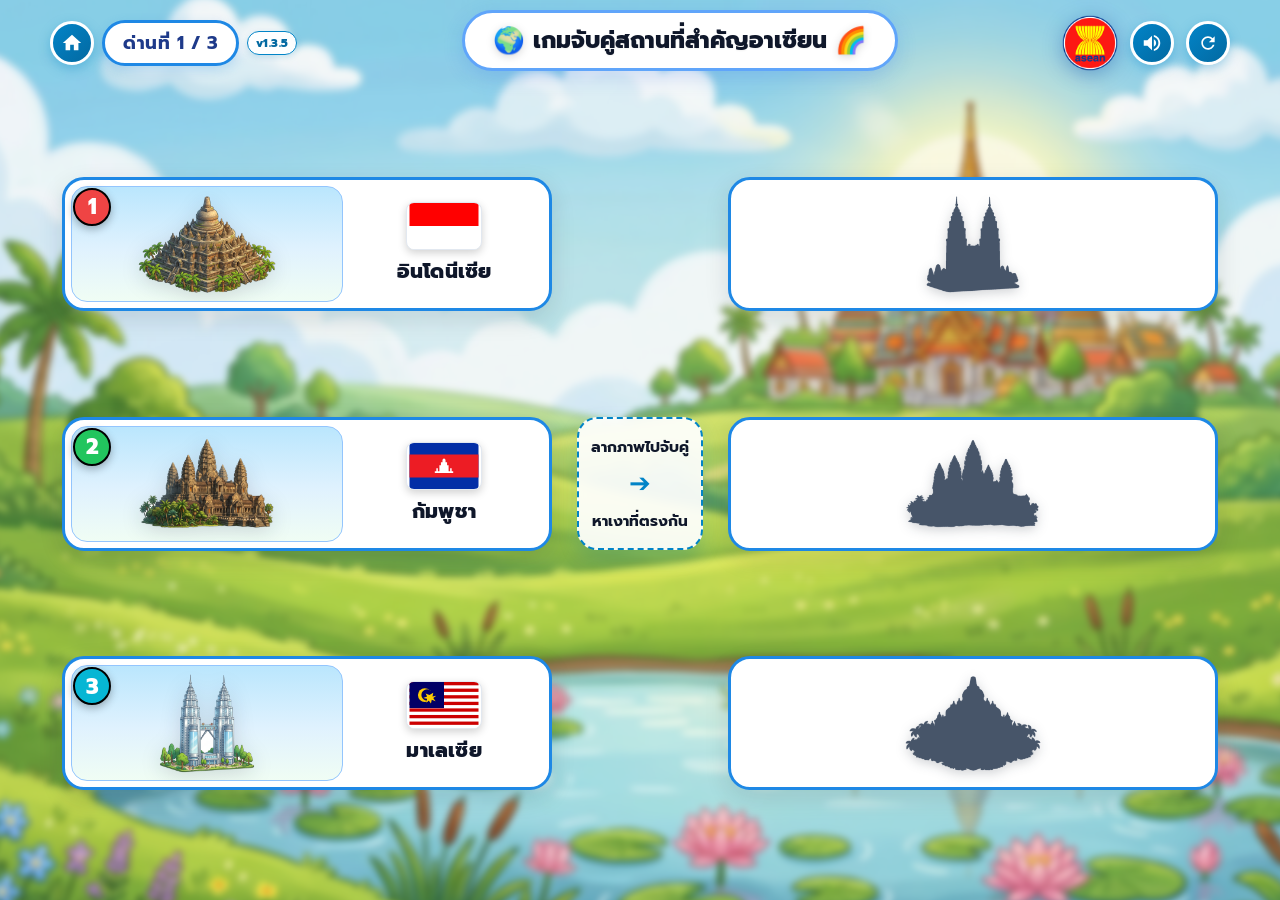
==== commit 8fefc27f: "Add Thai Consonant Picture Matching game (Game 10), bump v1.3.5" ====
--- a/asean-landmarks.html
+++ b/asean-landmarks.html
@@ -29,7 +29,7 @@
         <div class="level-badge" id="levelBadge">
           <span id="levelBadgeText">ด่านที่ 1 / 3</span>
         </div>
-        <span class="version-tag-pill">v1.3.4</span>
+        <span class="version-tag-pill">v1.3.5</span>
       </div>
 
       <!-- Title Pill -->
